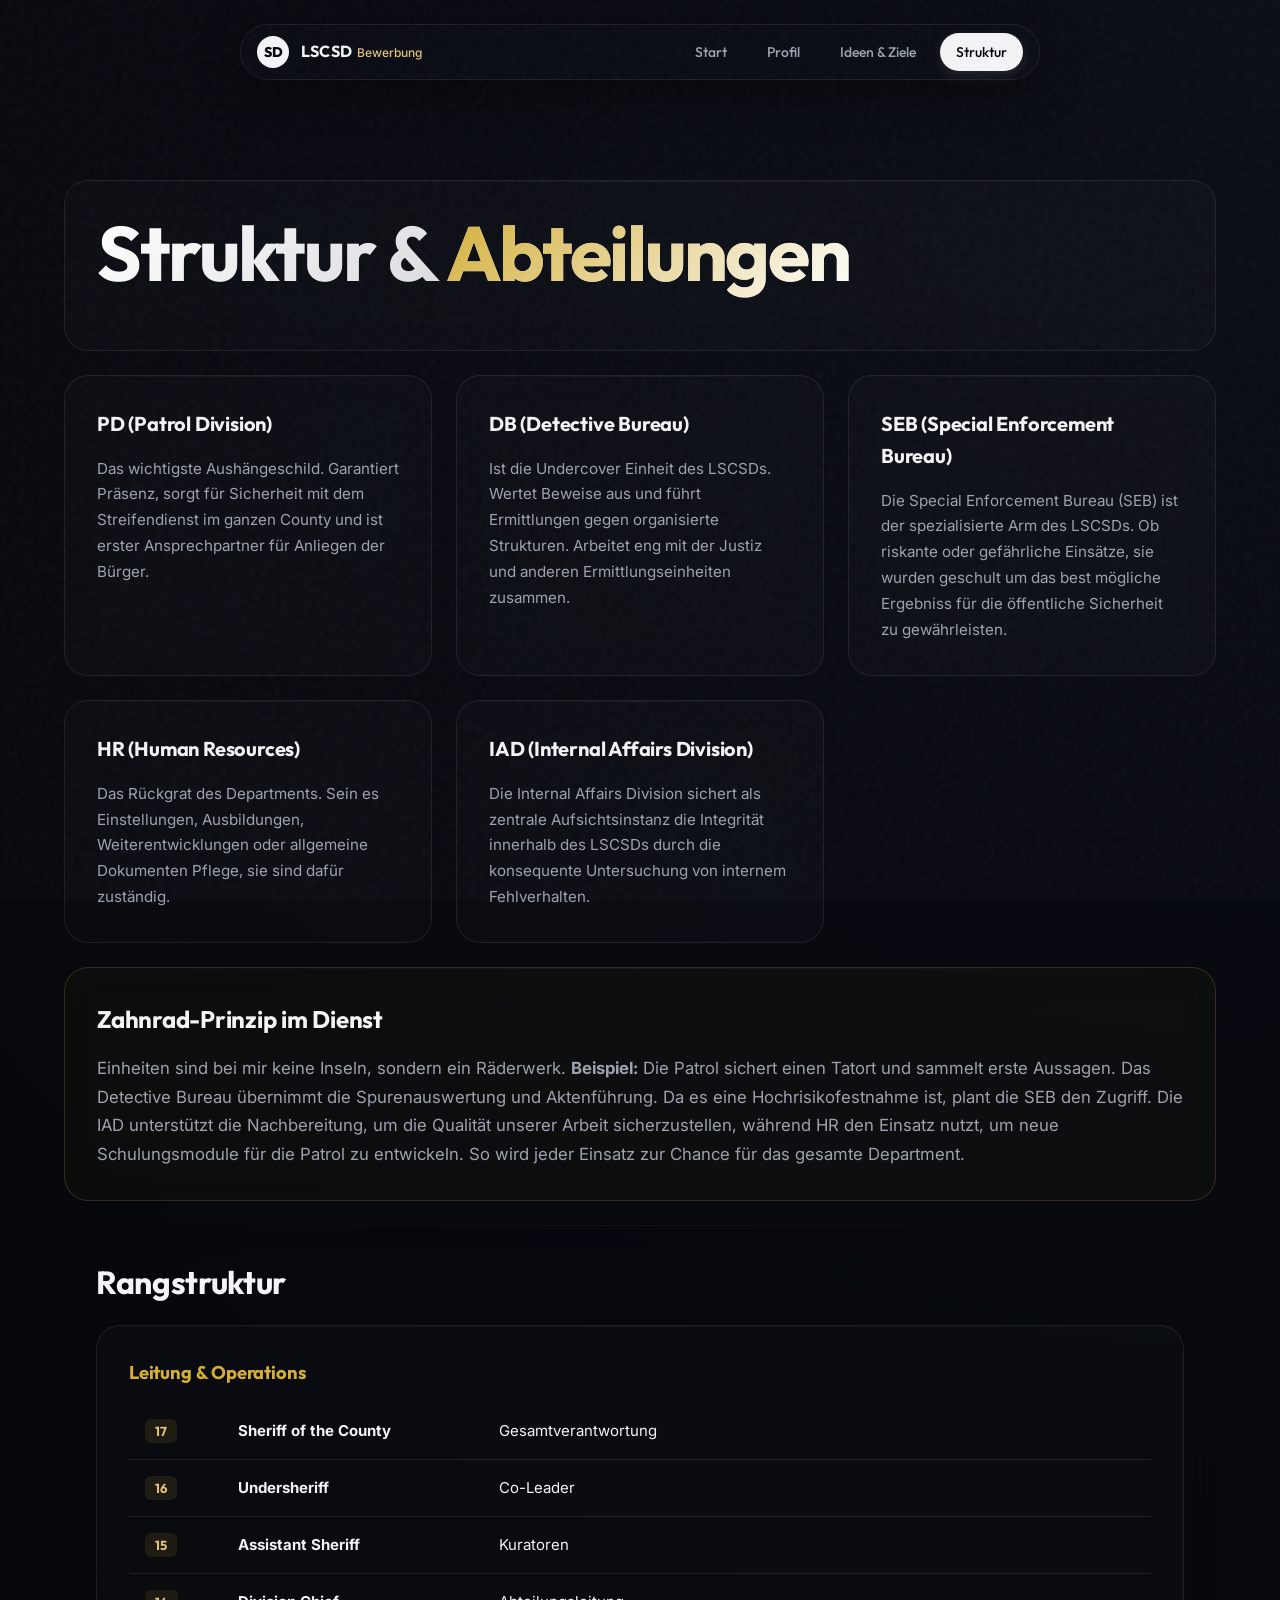
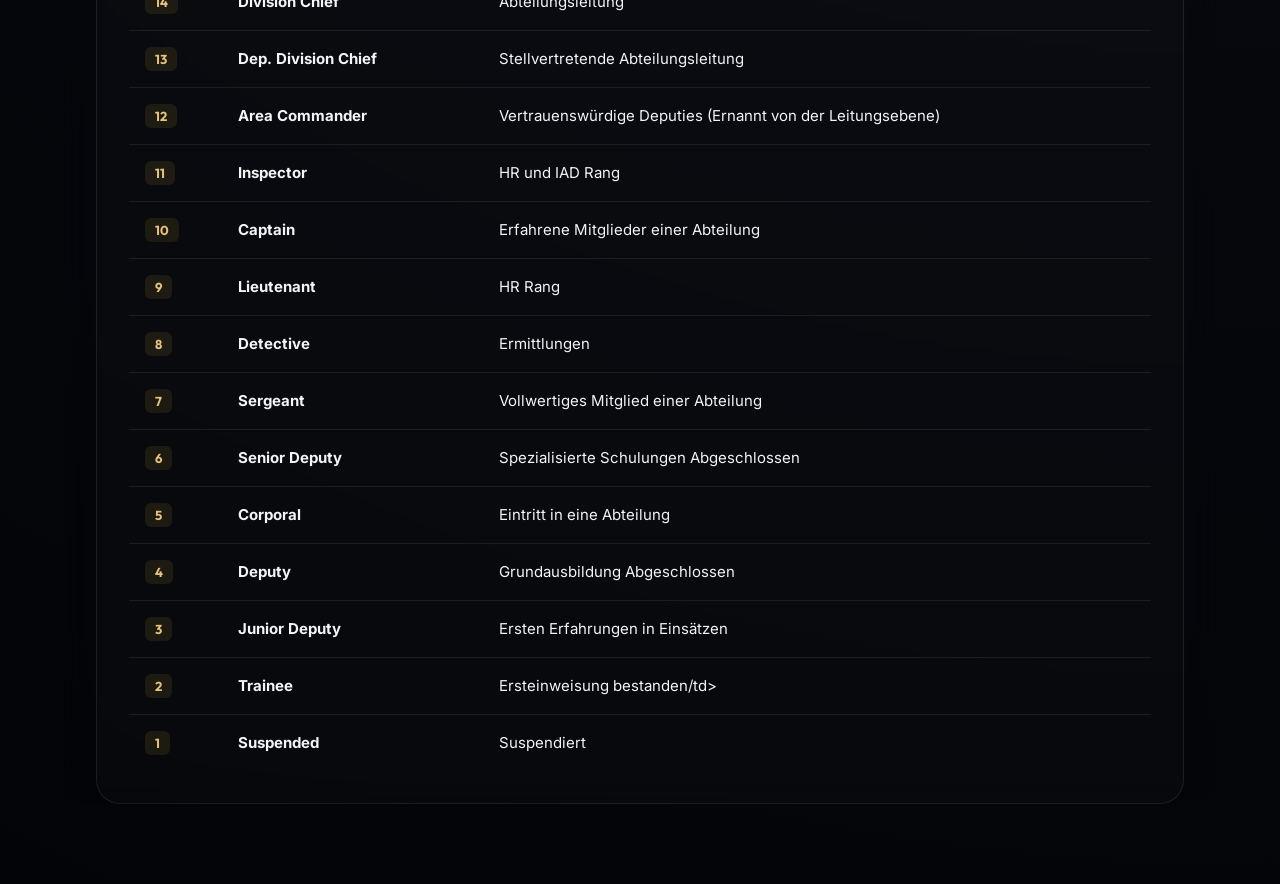
==== struktur.html @ ec0ee000 "Add files via upload" ====
<!doctype html>
<html lang="de">
<head>
  <meta charset="utf-8" />
  <meta name="viewport" content="width=device-width,initial-scale=1" />
  <title>LSCSD • Struktur & Ränge</title>
  <link rel="stylesheet" href="styles.css" />
</head>
<body>
  <header class="topbar">
    <div class="brand">
      <div class="logo">SD</div>
      <div><b>LSCSD</b><span>Bewerbung</span></div>
    </div>
    <button class="nav-toggle" aria-label="Menu">
      <span></span><span></span><span></span>
    </button>
    <nav class="nav">
      <a href="index.html">Start</a>
      <a href="ueber.html">Profil</a>
      <a href="Ideen.html">Ideen & Ziele</a>
      <a href="struktur.html" class="active">Struktur</a>
    </nav>
  </header>

  <main class="wrap">
    
    <div class="bento-grid">
      <!-- HERO -->
      <div class="bento-card span-12 reveal">
        <h1 class="hero-title">Struktur & <span class="text-gold">Abteilungen</span></h1>
        <p class="hero-subtitle">
        </p>
      </div>

      <!-- ABTEILUNGEN (6 BLOCKS) -->
      <div class="bento-card span-4 reveal" style="transition-delay: 0.2s;">
        <h3 class="bento-title" style="font-size: 1.25rem;">PD (Patrol Division)</h3>
        <p class="bento-text" style="font-size: 0.95rem;">
          Das wichtigste Aushängeschild. Garantiert Präsenz, sorgt für Sicherheit mit dem Streifendienst im ganzen County und ist erster Ansprechpartner für Anliegen der Bürger.
        </p>
      </div>
      <div class="bento-card span-4 reveal" style="transition-delay: 0.3s;">
        <h3 class="bento-title" style="font-size: 1.25rem;">DB (Detective Bureau)</h3>
        <p class="bento-text" style="font-size: 0.95rem;">
          Ist die Undercover Einheit des LSCSDs. Wertet Beweise aus und führt Ermittlungen gegen organisierte Strukturen. Arbeitet eng mit der Justiz und anderen Ermittlungseinheiten zusammen.
        </p>
      </div>
      <div class="bento-card span-4 reveal" style="transition-delay: 0.4s;">
        <h3 class="bento-title" style="font-size: 1.25rem;">SEB (Special Enforcement Bureau)</h3>
        <p class="bento-text" style="font-size: 0.95rem;">
          Die Special Enforcement Bureau (SEB) ist der spezialisierte Arm des LSCSDs. Ob riskante oder gefährliche Einsätze, sie wurden geschult um das best mögliche Ergebniss für die öffentliche Sicherheit zu gewährleisten.
        </p>
      </div>
      <div class="bento-card span-4 reveal" style="transition-delay: 0.5s;">
        <h3 class="bento-title" style="font-size: 1.25rem;">HR (Human Resources)</h3>
        <p class="bento-text" style="font-size: 0.95rem;">
          Das Rückgrat des Departments. Sein es Einstellungen, Ausbildungen, Weiterentwicklungen oder allgemeine Dokumenten Pflege, sie sind dafür zuständig.
        </p>
      </div>
      <div class="bento-card span-4 reveal" style="transition-delay: 0.6s;">
        <h3 class="bento-title" style="font-size: 1.25rem;">IAD (Internal Affairs Division)</h3>
        <p class="bento-text" style="font-size: 0.95rem;">
          Die Internal Affairs Division sichert als zentrale Aufsichtsinstanz die Integrität innerhalb des LSCSDs durch die konsequente Untersuchung von internem Fehlverhalten.
        </p>
        </p>
      </div>

            <!-- SYNERGIE RÄDERWERK -->
      <div class="bento-card span-12 reveal" style="transition-delay: 0.1s; background: rgba(212, 175, 55, 0.03); border-color: rgba(212, 175, 55, 0.2)">
        <h3 class="bento-title">Zahnrad-Prinzip im Dienst</h3>
        <p class="bento-text" style="font-size: 1.05rem;">
          Einheiten sind bei mir keine Inseln, sondern ein Räderwerk. <strong>Beispiel:</strong> Die Patrol sichert einen Tatort und sammelt erste Aussagen. Das Detective Bureau übernimmt die Spurenauswertung und Aktenführung. Da es eine Hochrisikofestnahme ist, plant die SEB den Zugriff. Die IAD unterstützt die Nachbereitung, um die Qualität unserer Arbeit sicherzustellen, während HR den Einsatz nutzt, um neue Schulungsmodule für die Patrol zu entwickeln. So wird jeder Einsatz zur Chance für das gesamte Department.
        </p>
      </div>


      <!-- RANGSTRUKTUR HEADER -->
<div class="bento-card span-12 reveal" style="transition-delay: 0.8s; padding-bottom: 0; border: none; background: transparent;">
        <h3 class="bento-title" style="font-size: 2rem;"><STRONG>Rangstruktur</STRONG></h3>
        <p class="bento-text"> 
                <div class="bento-card span-6 reveal" style="transition-delay: 0.9s;">
        <h3 class="bento-title" style="font-size: 1.15rem; color: var(--gold);">Leitung & Operations</h3>
        <div style="overflow-x: auto;">
          <table class="table" style="font-size: 0.9rem;">
            <tbody>
              <tr><td><span class="rank-num">17</span></td><td><b>Sheriff of the County</b></td><td>Gesamtverantwortung</td></tr>
              <tr><td><span class="rank-num">16</span></td><td><b>Undersheriff</b></td><td>Co-Leader</td></tr>
              <tr><td><span class="rank-num">15</span></td><td><b>Assistant Sheriff</b></td><td>Kuratoren</td></tr>
              <tr><td><span class="rank-num">14</span></td><td><b>Division Chief</b></td><td>Abteilungsleitung</td></tr>
              <tr><td><span class="rank-num">13</span></td><td><b>Dep. Division Chief</b></td><td>Stellvertretende Abteilungsleitung</td></tr>
              <tr><td><span class="rank-num">12</span></td><td><b>Area Commander</b></td><td>Vertrauenswürdige Deputies (Ernannt von der Leitungsebene)</td></tr>
              <tr><td><span class="rank-num">11</span></td><td><b>Inspector</b></td><td>HR und IAD Rang</td></tr>
              <tr><td><span class="rank-num">10</span></td><td><b>Captain</b></td><td>Erfahrene Mitglieder einer Abteilung</td></tr>
              <tr><td><span class="rank-num">9</span></td><td><b>Lieutenant</b></td><td>HR Rang</td></tr>
              <tr><td><span class="rank-num">8</span></td><td><b>Detective</b></td><td>Ermittlungen</td></tr>
              <tr><td><span class="rank-num">7</span></td><td><b>Sergeant</b></td><td>Vollwertiges Mitglied einer Abteilung</td></tr>
              <tr><td><span class="rank-num">6</span></td><td><b>Senior Deputy</b></td><td>Spezialisierte Schulungen Abgeschlossen</td></tr>
              <tr><td><span class="rank-num">5</span></td><td><b>Corporal</b></td><td>Eintritt in eine Abteilung</td></tr>
              <tr><td><span class="rank-num">4</span></td><td><b>Deputy</b></td><td>Grundausbildung Abgeschlossen </td></tr>
              <tr><td><span class="rank-num">3</span></td><td><b>Junior Deputy</b></td><td>Ersten Erfahrungen in Einsätzen</td></tr>
              <tr><td><span class="rank-num">2</span></td><td><b>Trainee</b></td><td>Ersteinweisung bestanden/td></tr>
              <tr><td><span class="rank-num">1</span></td><td><b>Suspended</b></td><td>Suspendiert</td></tr>
            </tbody>
          </table>
        </div>

    </div>
  </main>

  <script src="app.js"></script>
</body>
</html>
---- styles.css ----
@import url('https://fonts.googleapis.com/css2?family=Outfit:wght@300;400;500;600;700;800&family=Inter:wght@400;500;600&display=swap');

:root {
  --bg: #030407;
  --bg-gradient: radial-gradient(circle at top right, #0A0D15 0%, #030407 100%);
  --panel: rgba(255, 255, 255, 0.02);
  --panel-hover: rgba(255, 255, 255, 0.04);
  --text: #F3F4F6;
  --muted: #9CA3AF;
  --muted2: #6B7280;
  --line: rgba(255, 255, 255, 0.08);
  --gold: #D4AF37;
  --gold-glow: rgba(212, 175, 55, 0.15);
  --accent: #E5C37A;
  
  --radius-xl: 32px;
  --radius-lg: 24px;
  --radius-md: 16px;
  --radius-sm: 8px;

  --font-display: 'Outfit', sans-serif;
  --font-body: 'Inter', sans-serif;
}

* { box-sizing: border-box; margin: 0; padding: 0; }
html { scroll-behavior: smooth; }
body {
  background: var(--bg);
  background-image: var(--bg-gradient);
  color: var(--text);
  font-family: var(--font-body);
  font-weight: 400;
  line-height: 1.6;
  min-height: 100vh;
  overflow-x: hidden;
  -webkit-font-smoothing: antialiased;
}

/* ── NOISE TEXTURE OVERLAY ── */
body::after {
  content: "";
  position: fixed;
  inset: 0;
  background-image: url('data:image/svg+xml;utf8,%3Csvg viewBox="0 0 200 200" xmlns="http://www.w3.org/2000/svg"%3E%3Cfilter id="noiseFilter"%3E%3CfeTurbulence type="fractalNoise" baseFrequency="0.65" numOctaves="3" stitchTiles="stitch"/%3E%3C/filter%3E%3Crect width="100%25" height="100%25" filter="url(%23noiseFilter)" opacity="0.04"/%3E%3C/svg%3E');
  pointer-events: none;
  z-index: 9999;
}

a { color: inherit; text-decoration: none; }

/* ── ANIMATIONS ── */
@keyframes fadeInUp {
  from { opacity: 0; transform: translateY(20px); }
  to { opacity: 1; transform: translateY(0); }
}
@keyframes pulseGlow {
  0% { box-shadow: 0 0 0 0 rgba(212, 175, 55, 0.4); }
  70% { box-shadow: 0 0 0 10px rgba(212, 175, 55, 0); }
  100% { box-shadow: 0 0 0 0 rgba(212, 175, 55, 0); }
}

/* ── FLOATING NAV BAR ── */
.topbar {
  position: fixed;
  top: 24px;
  left: 50%;
  transform: translateX(-50%);
  z-index: 1000;
  background: rgba(10, 13, 21, 0.7);
  border: 1px solid var(--line);
  box-shadow: 0 10px 40px rgba(0,0,0,0.5);
  backdrop-filter: blur(24px);
  -webkit-backdrop-filter: blur(24px);
  border-radius: 999px;
  padding: 8px 16px;
  display: flex;
  align-items: center;
  justify-content: space-between;
  gap: 32px;
  width: calc(100% - 48px);
  max-width: 800px;
}

.brand {
  display: flex;
  align-items: center;
  gap: 12px;
}

.brand .logo {
  width: 32px;
  height: 32px;
  border-radius: 50%;
  background: var(--text);
  color: var(--bg);
  display: flex;
  justify-content: center;
  align-items: center;
  font-family: var(--font-display);
  font-weight: 800;
  font-size: 14px;
}

.brand b { font-family: var(--font-display); font-weight: 700; font-size: 16px; letter-spacing: 0.5px; }
.brand span { color: var(--accent); font-size: 12px; margin-left: 4px; font-weight: 500; }

.nav {
  display: flex;
  gap: 8px;
  align-items: center;
}

.nav a {
  font-family: var(--font-display);
  font-size: 14px;
  font-weight: 500;
  color: var(--muted);
  padding: 8px 16px;
  border-radius: 999px;
  transition: all 0.3s cubic-bezier(0.4, 0, 0.2, 1);
}

.nav a:hover {
  color: var(--text);
  background: rgba(255, 255, 255, 0.05);
}

.nav a.active {
  color: var(--bg);
  background: var(--text);
  box-shadow: 0 4px 14px rgba(255, 255, 255, 0.1);
}

/* Hamburger toggle */
.nav-toggle {
  display: none;
  background: none;
  border: none;
  color: var(--text);
  width: 38px;
  height: 38px;
  cursor: pointer;
  align-items: center;
  justify-content: center;
  flex-direction: column;
  gap: 6px;
  transition: all 0.2s;
}
.nav-toggle span { display: block; width: 24px; height: 2px; background: currentColor; border-radius: 2px; transition: all 0.3s;}

/* ── LAYOUT ── */
.wrap {
  max-width: 1200px;
  margin: 0 auto;
  padding: 140px 24px 80px;
}

/* ── BENTO BOX GRID ── */
.bento-grid {
  display: grid;
  grid-template-columns: repeat(12, 1fr);
  gap: 24px;
  margin-top: 40px;
}

.bento-card {
  background: var(--panel);
  border: 1px solid var(--line);
  border-radius: var(--radius-lg);
  padding: 32px;
  backdrop-filter: blur(16px);
  -webkit-backdrop-filter: blur(16px);
  transition: all 0.4s cubic-bezier(0.4, 0, 0.2, 1);
  position: relative;
  overflow: hidden;
  display: flex;
  flex-direction: column;
}

/* Hover effects */
.bento-card:hover {
  background: var(--panel-hover);
  border-color: rgba(212, 175, 55, 0.3);
  transform: translateY(-4px);
  box-shadow: 0 20px 40px rgba(0,0,0,0.4), inset 0 0 0 1px rgba(255,255,255,0.05);
}

/* Magic glow on top edge */
.bento-card::before {
  content: '';
  position: absolute;
  top: 0; left: 0; right: 0;
  height: 1px;
  background: linear-gradient(90deg, transparent, rgba(255,255,255,0.1), transparent);
  opacity: 0.5;
}

/* Sizes */
.span-12 { grid-column: span 12; }
.span-8 { grid-column: span 8; }
.span-6 { grid-column: span 6; }
.span-4 { grid-column: span 4; }

/* ── TYPOGRAPHY ── */
h1, h2, h3, h4 { font-family: var(--font-display); font-weight: 700; }

.hero-title {
  font-size: clamp(3rem, 6vw, 5.5rem);
  line-height: 1.05;
  letter-spacing: -0.03em;
  background: linear-gradient(135deg, #fff 0%, #a1a1aa 100%);
  -webkit-background-clip: text;
  -webkit-text-fill-color: transparent;
  margin-bottom: 24px;
}

.hero-subtitle {
  font-size: clamp(1.1rem, 2vw, 1.3rem);
  color: var(--muted);
  max-width: 600px;
  line-height: 1.7;
}

.bento-title {
  font-size: 1.5rem;
  margin-bottom: 16px;
  color: var(--text);
  letter-spacing: -0.01em;
}

.bento-text {
  color: var(--muted);
  font-size: 1.05rem;
  line-height: 1.7;
}

/* ── UTILITIES ── */
.text-accent { color: var(--accent); }
.text-gold { background: linear-gradient(135deg, var(--gold), #FFF); -webkit-background-clip: text; -webkit-text-fill-color: transparent; }

.badge {
  display: inline-block;
  padding: 6px 14px;
  background: rgba(255,255,255,0.05);
  border: 1px solid var(--line);
  border-radius: 999px;
  font-family: var(--font-display);
  font-size: 12px;
  font-weight: 600;
  letter-spacing: 0.05em;
  text-transform: uppercase;
  color: var(--muted);
  margin-bottom: 24px;
}

/* ── BUTTONS ── */
.btn {
  display: inline-flex;
  align-items: center;
  justify-content: center;
  gap: 8px;
  padding: 14px 28px;
  border-radius: 999px;
  font-family: var(--font-display);
  font-weight: 600;
  font-size: 15px;
  transition: all 0.3s ease;
  cursor: pointer;
  border: none;
}

.btn-primary {
  background: var(--text);
  color: var(--bg);
}

.btn-primary:hover {
  background: #E5E7EB;
  transform: translateY(-2px);
  box-shadow: 0 8px 20px rgba(255,255,255,0.15);
}

.btn-secondary {
  background: rgba(255,255,255,0.05);
  color: var(--text);
  border: 1px solid var(--line);
  backdrop-filter: blur(10px);
}

.btn-secondary:hover {
  background: rgba(255,255,255,0.1);
  transform: translateY(-2px);
}

/* ── TABLES (BENTO STYLE) ── */
.table { width: 100%; border-collapse: collapse; }
.table th {
  font-family: var(--font-display);
  color: var(--muted2);
  font-size: 12px;
  font-weight: 600;
  text-transform: uppercase;
  padding: 12px 16px;
  text-align: left;
  border-bottom: 1px solid var(--line);
}
.table td {
  padding: 16px;
  font-size: 15px;
  border-bottom: 1px solid var(--line);
}
.table tr:last-child td { border-bottom: none; }
.table .rank-num {
  font-family: var(--font-display);
  font-weight: 700;
  color: var(--accent);
  background: rgba(212, 175, 55, 0.1);
  padding: 4px 10px;
  border-radius: 6px;
  font-size: 13px;
}

/* ── REVEAL ANIMATIONS ── */
.reveal {
  opacity: 0;
  transform: translateY(20px);
  transition: opacity 0.8s cubic-bezier(0.16, 1, 0.3, 1), transform 0.8s cubic-bezier(0.16, 1, 0.3, 1);
}
.reveal.is-visible { opacity: 1; transform: translateY(0); }

/* ── RESPONSIVE ── */
@media (max-width: 992px) {
  .span-8 { grid-column: span 12; }
  .span-4 { grid-column: span 12; }
}

@media (max-width: 768px) {
  .topbar { top: 12px; border-radius: 20px; padding: 12px 20px; }
  .nav {
    position: absolute;
    top: 70px;
    left: 0; right: 0;
    background: rgba(10, 13, 21, 0.95);
    backdrop-filter: blur(20px);
    flex-direction: column;
    padding: 20px;
    border-radius: 20px;
    border: 1px solid var(--line);
    display: none;
  }
  .nav.open { display: flex; }
  .nav-toggle { display: flex; }
  
  .span-6 { grid-column: span 12; }
  .wrap { padding-top: 120px; }
  .bento-card { padding: 24px; }
  .btnrow { display: flex; flex-direction: column; }
  .btn { width: 100%; }
}
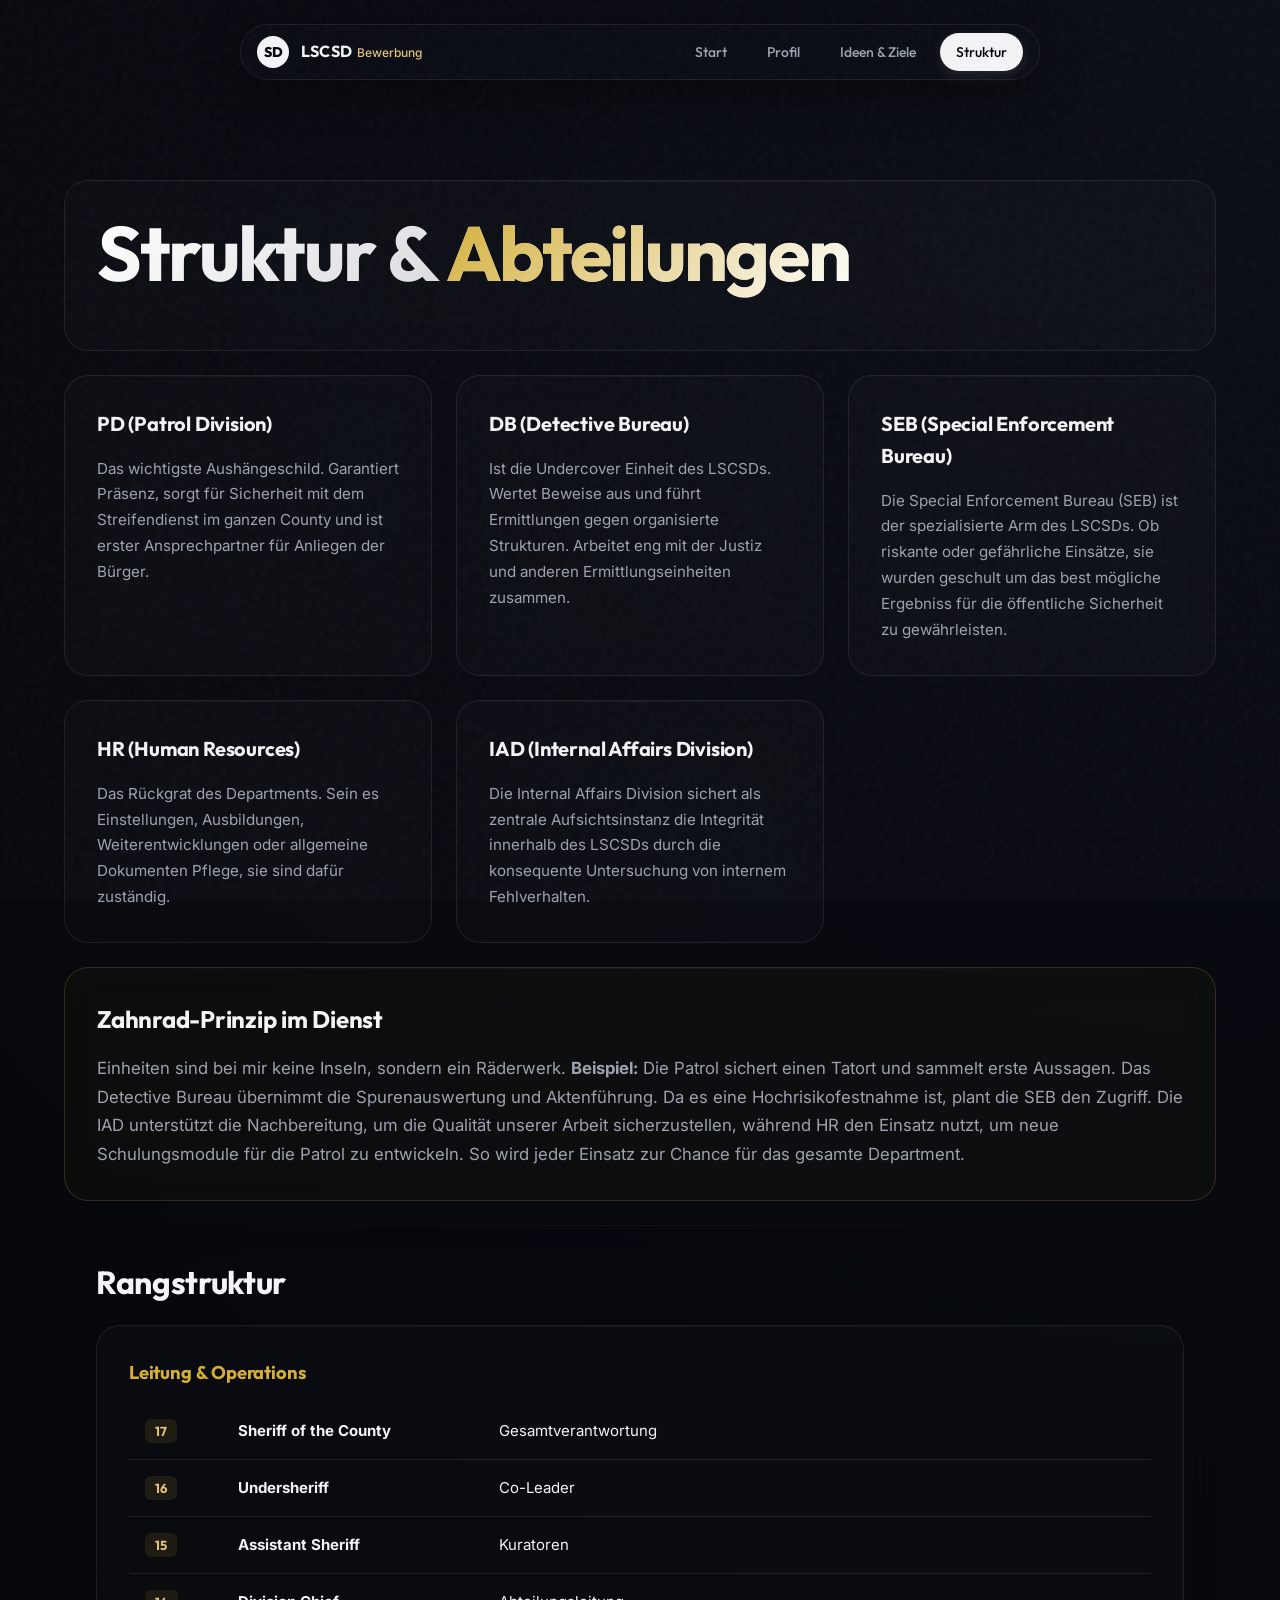
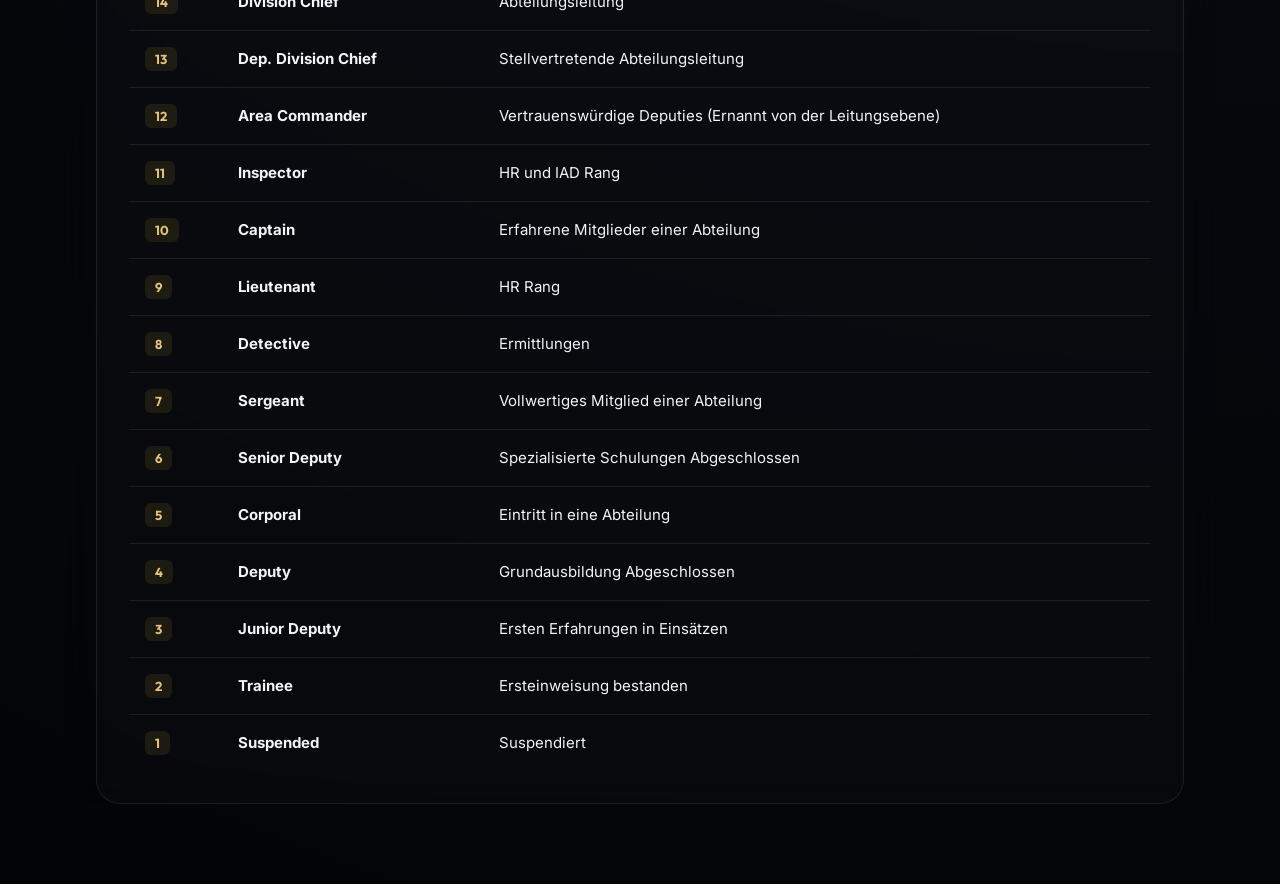
==== commit 131304f4: "Update struktur.html" ====
--- a/struktur.html
+++ b/struktur.html
@@ -99,7 +99,7 @@
               <tr><td><span class="rank-num">5</span></td><td><b>Corporal</b></td><td>Eintritt in eine Abteilung</td></tr>
               <tr><td><span class="rank-num">4</span></td><td><b>Deputy</b></td><td>Grundausbildung Abgeschlossen </td></tr>
               <tr><td><span class="rank-num">3</span></td><td><b>Junior Deputy</b></td><td>Ersten Erfahrungen in Einsätzen</td></tr>
-              <tr><td><span class="rank-num">2</span></td><td><b>Trainee</b></td><td>Ersteinweisung bestanden/td></tr>
+              <tr><td><span class="rank-num">2</span></td><td><b>Trainee</b></td><td>Ersteinweisung bestanden</td></tr>
               <tr><td><span class="rank-num">1</span></td><td><b>Suspended</b></td><td>Suspendiert</td></tr>
             </tbody>
           </table>
